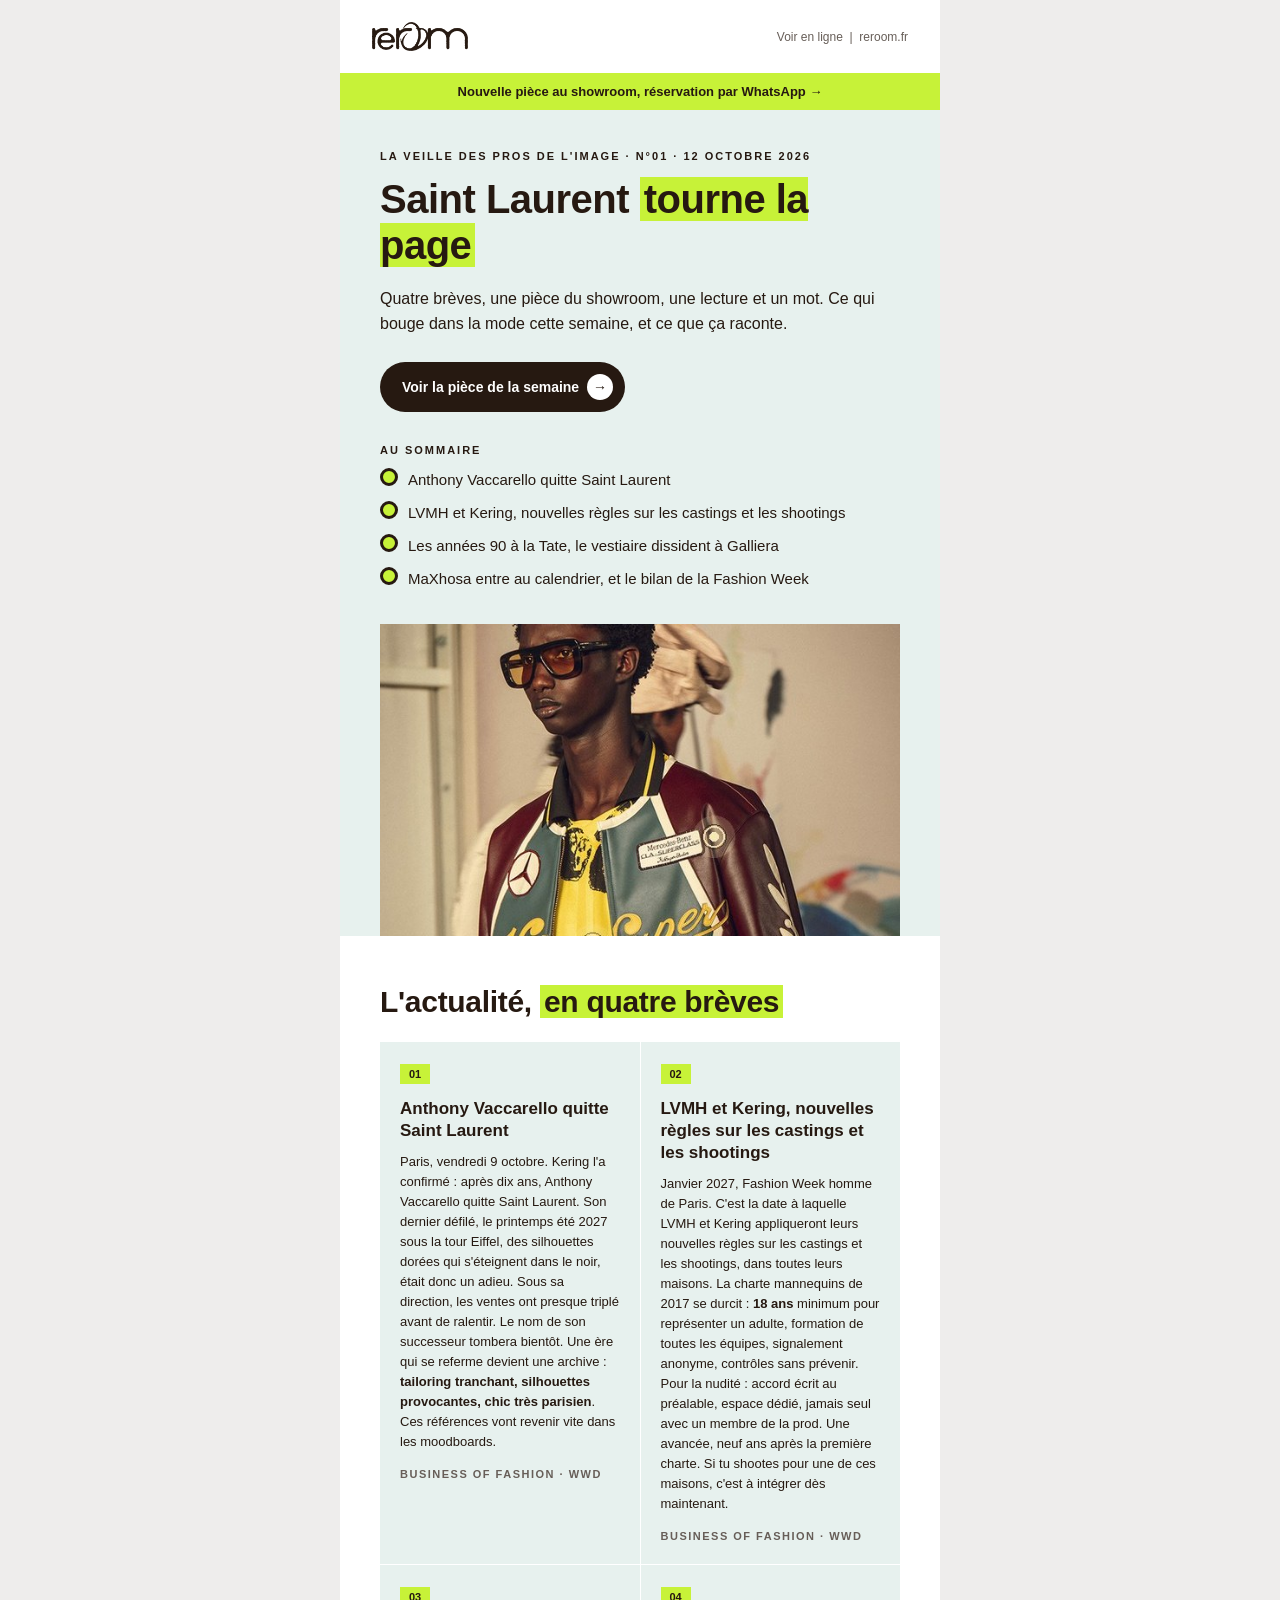
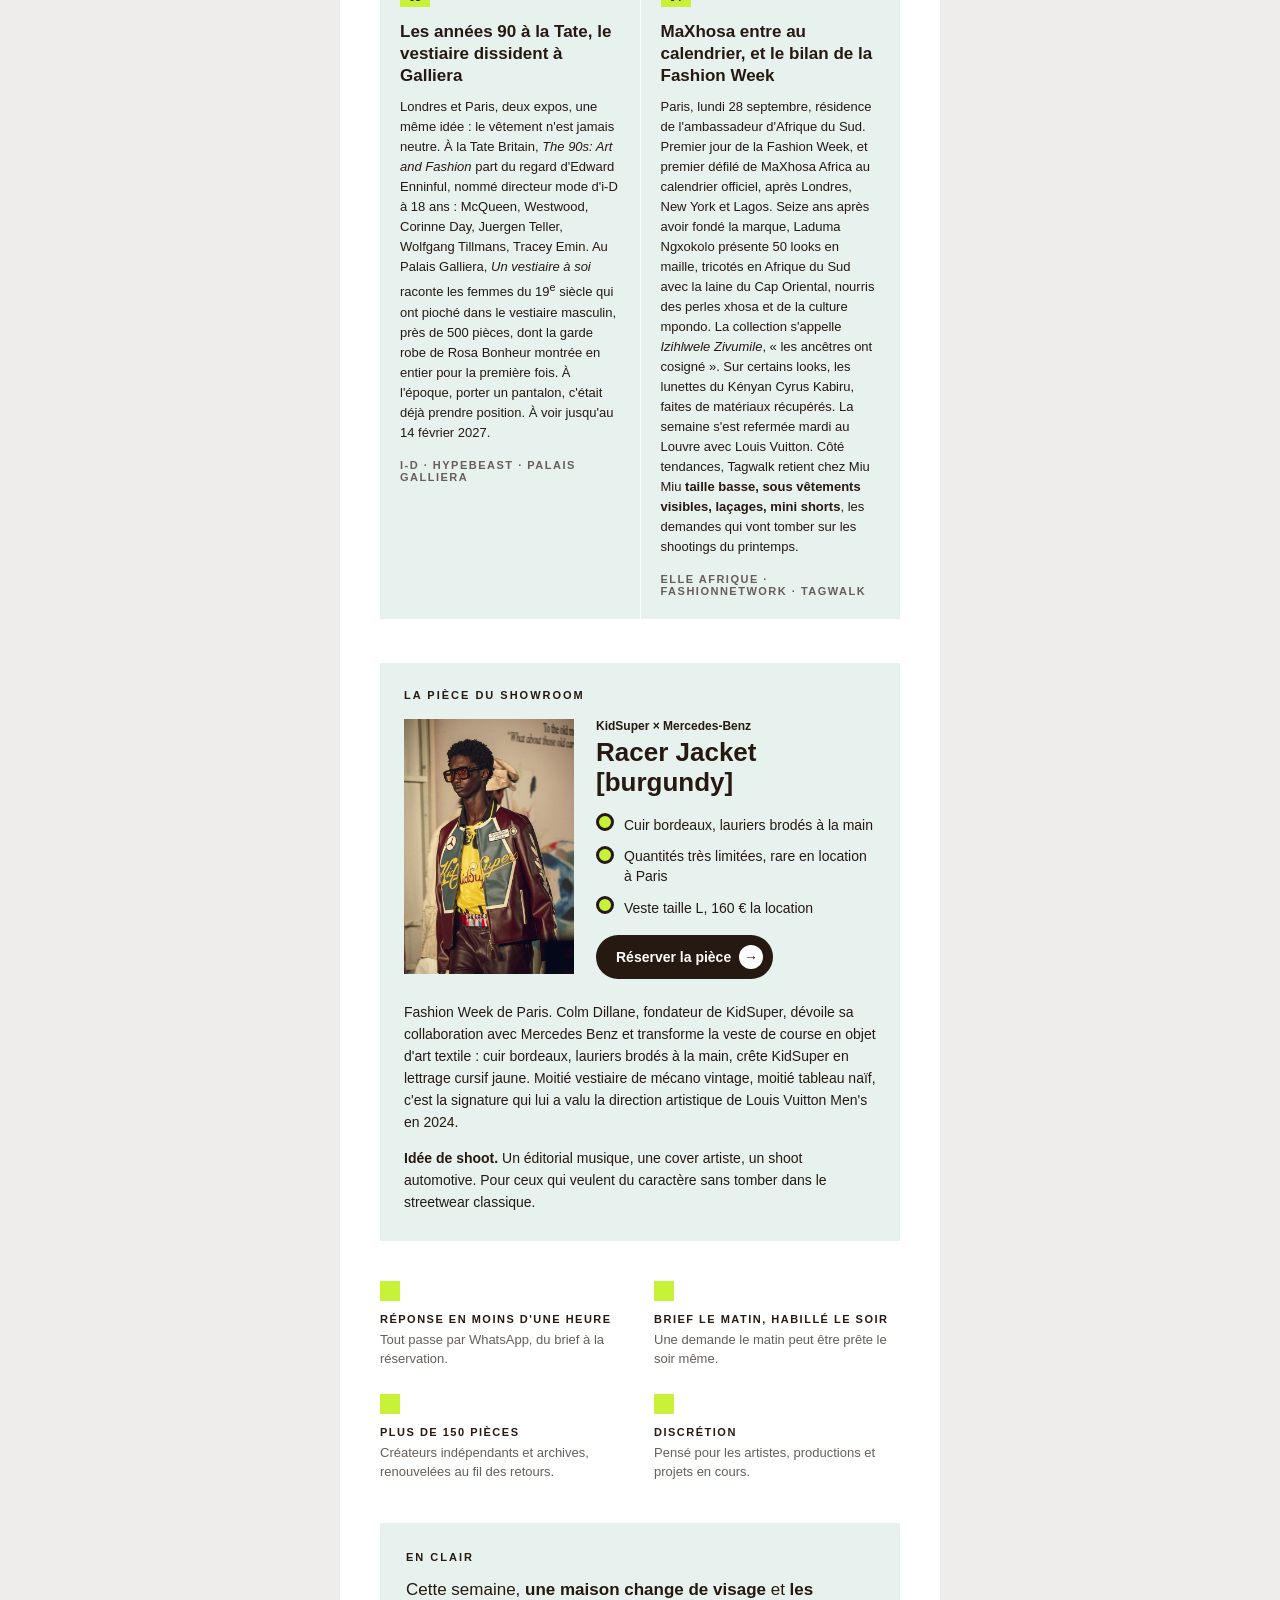
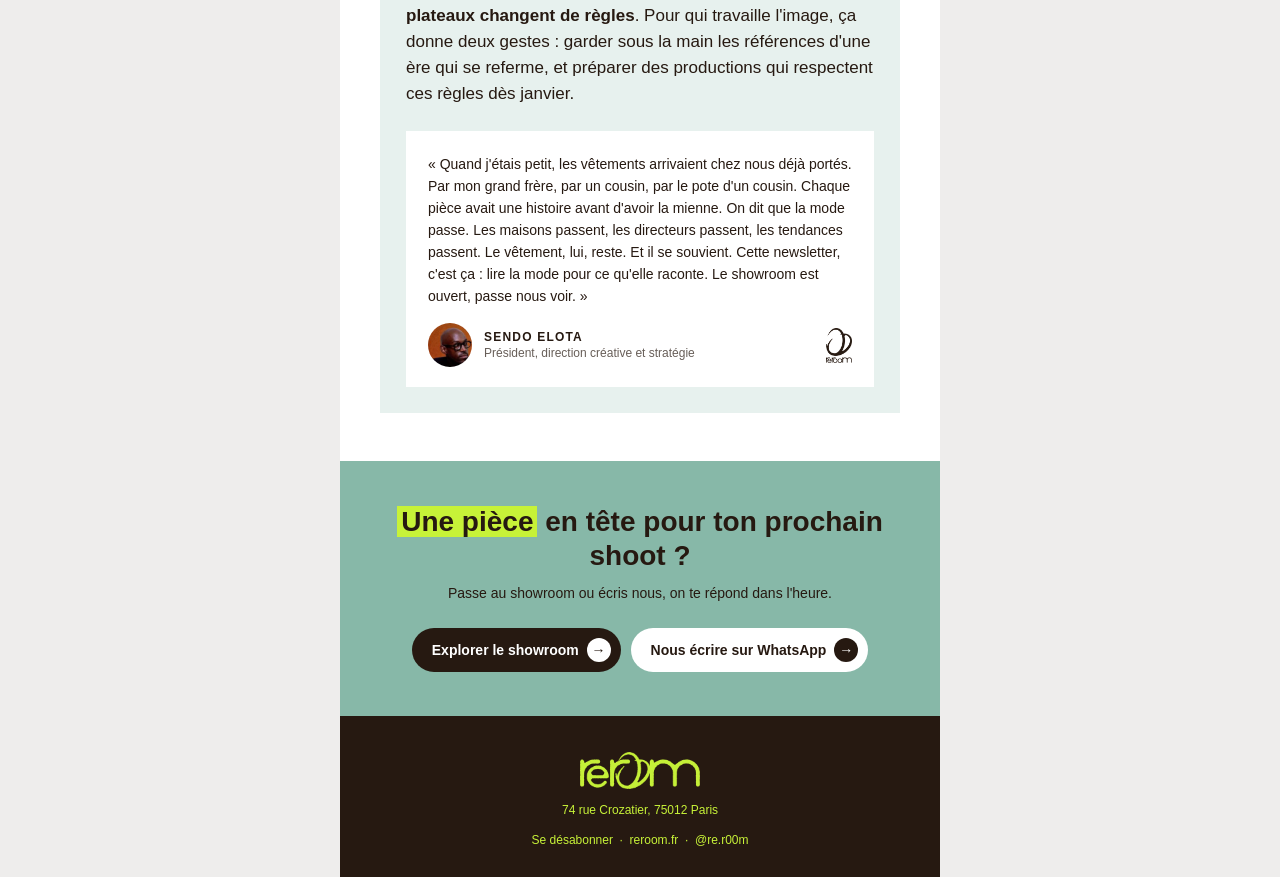
==== reroom-edit/n01/index.html @ 9dffa6d2 "REROOM EDIT N°01 en page web, pour que Sendo la lise depuis le groupe WhatsApp La newsletter s'ouvre" ====
<!DOCTYPE html>
<html lang="fr" xmlns="http://www.w3.org/1999/xhtml">
<head>
<meta charset="UTF-8">
<meta name="viewport" content="width=device-width, initial-scale=1">
<meta http-equiv="X-UA-Compatible" content="IE=edge">
<meta name="color-scheme" content="light only">
<title>REROOM EDIT N°01</title>
<link href="https://api.fontshare.com/v2/css?f[]=satoshi@400,500,700,900&display=swap" rel="stylesheet">
<style type="text/css">
  body{margin:0;padding:0;width:100%!important;-webkit-text-size-adjust:100%;-ms-text-size-adjust:100%;background:#EEEDEC;}
  table{border-collapse:collapse;mso-table-lspace:0;mso-table-rspace:0;}
  img{border:0;outline:none;text-decoration:none;display:block;height:auto;-ms-interpolation-mode:bicubic;}
  a{text-decoration:none;color:#261911;}
  .f{font-family:'Satoshi','Helvetica Neue',Helvetica,Arial,sans-serif;}
  .hl{background:#C7F238;padding:0 4px;}
  @media screen and (max-width:620px){
    .wrap{width:100%!important;}
    .px{padding-left:20px!important;padding-right:20px!important;}
    .col{display:block!important;width:100%!important;box-sizing:border-box;}
    .colr{border-left:0!important;border-top:1px solid #FFFFFF!important;}
    .h1{font-size:32px!important;line-height:38px!important;}
    .h2{font-size:26px!important;line-height:32px!important;}
    .piece-img{width:100%!important;max-width:100%!important;}
    .piece-txt{padding-left:0!important;padding-top:18px!important;}
    .prom{padding-left:0!important;}
    .btn-stack{display:block!important;width:100%!important;padding:0 0 10px 0!important;}
  }
</style>
<meta property="og:title" content="REROOM EDIT N°01 · Saint Laurent tourne la page"><meta property="og:description" content="La veille des pros de l'image. Quatre brèves, une pièce du showroom, une lecture et un mot."><meta property="og:image" content="https://carlosishimwe.github.io/ct-assets/reroom-edit/v2/hero.jpg"><meta property="og:type" content="article"><meta name="robots" content="noindex"></head>
<body class="f" style="margin:0;padding:0;background:#EEEDEC;">

<div style="display:none;max-height:0;overflow:hidden;font-size:1px;line-height:1px;color:#EEEDEC;opacity:0;">
  Saint Laurent tourne la page, LVMH et Kering resserrent les règles des plateaux, et la pièce de la semaine.
</div>

<table role="presentation" width="100%" cellpadding="0" cellspacing="0" border="0" style="background:#EEEDEC;">
<tr><td align="center" style="padding:0;">

<table role="presentation" class="wrap" width="600" cellpadding="0" cellspacing="0" border="0" style="width:600px;max-width:600px;background:#FFFFFF;">

  <!-- EN TÊTE -->
  <tr>
    <td class="px" style="padding:22px 32px;">
      <table role="presentation" width="100%" cellpadding="0" cellspacing="0" border="0"><tr>
        <td align="left" valign="middle"><a href="https://reroom.fr"><img src="../v2/logo-marron.png" width="96" alt="REROOM" style="width:96px;"></a></td>
        <td align="right" valign="middle" class="f" style="font-family:'Satoshi','Helvetica Neue',Helvetica,Arial,sans-serif;font-size:12px;color:#675E58;">
          <a href="https://carlosishimwe.github.io/ct-assets/reroom-edit/n01/" style="color:#675E58;">Voir en ligne</a>&nbsp;&nbsp;|&nbsp;&nbsp;<a href="https://reroom.fr" style="color:#675E58;">reroom.fr</a>
        </td>
      </tr></table>
    </td>
  </tr>

  <!-- BANDEAU NÉON -->
  <tr>
    <td align="center" class="f" style="background:#C7F238;padding:11px 20px;font-family:'Satoshi','Helvetica Neue',Helvetica,Arial,sans-serif;font-size:13px;font-weight:700;color:#261911;">
      <a href="https://wa.me/33759704919" style="color:#261911;">Nouvelle pièce au showroom, réservation par WhatsApp&nbsp;→</a>
    </td>
  </tr>

  <!-- COUVERTURE -->
  <tr>
    <td style="background:#E7F1EE;">
      <table role="presentation" width="100%" cellpadding="0" cellspacing="0" border="0">
        <tr><td class="px f" style="padding:40px 40px 0 40px;font-family:'Satoshi','Helvetica Neue',Helvetica,Arial,sans-serif;">
          <p style="margin:0 0 14px 0;font-size:11px;font-weight:700;letter-spacing:2px;text-transform:uppercase;color:#261911;">La veille des pros de l'image · N°01 · 12 octobre 2026</p>
          <h1 class="h1" style="margin:0 0 18px 0;font-size:40px;line-height:46px;font-weight:700;color:#261911;letter-spacing:-0.5px;">Saint Laurent <span class="hl" style="background:#C7F238;padding:0 4px;">tourne la page</span></h1>
          <p style="margin:0 0 26px 0;font-size:16px;line-height:25px;color:#261911;">Quatre brèves, une pièce du showroom, une lecture et un mot. Ce qui bouge dans la mode cette semaine, et ce que ça raconte.</p>
          <table role="presentation" cellpadding="0" cellspacing="0" border="0"><tr>
            <td style="background:#261911;border-radius:30px;padding:12px 12px 12px 22px;">
              <a href="#piece" style="font-family:'Satoshi','Helvetica Neue',Helvetica,Arial,sans-serif;font-size:14px;font-weight:700;color:#FFFFFF;">Voir la pièce de la semaine&nbsp;&nbsp;<span style="display:inline-block;background:#FFFFFF;color:#261911;border-radius:50%;width:26px;height:26px;line-height:26px;text-align:center;">→</span></a>
            </td>
          </tr></table>
          <p style="margin:32px 0 12px 0;font-size:11px;font-weight:700;letter-spacing:2px;text-transform:uppercase;color:#261911;">Au sommaire</p>
          <table role="presentation" cellpadding="0" cellspacing="0" border="0" style="font-size:15px;line-height:22px;color:#261911;">
            <tr><td valign="top" style="padding:0 10px 9px 0;"><span style="display:inline-block;width:12px;height:12px;border-radius:50%;background:#C7F238;border:3px solid #261911;"></span></td><td style="padding-bottom:9px;">Anthony Vaccarello quitte Saint Laurent</td></tr>
            <tr><td valign="top" style="padding:0 10px 9px 0;"><span style="display:inline-block;width:12px;height:12px;border-radius:50%;background:#C7F238;border:3px solid #261911;"></span></td><td style="padding-bottom:9px;">LVMH et Kering, nouvelles règles sur les castings et les shootings</td></tr>
            <tr><td valign="top" style="padding:0 10px 9px 0;"><span style="display:inline-block;width:12px;height:12px;border-radius:50%;background:#C7F238;border:3px solid #261911;"></span></td><td style="padding-bottom:9px;">Les années 90 à la Tate, le vestiaire dissident à Galliera</td></tr>
            <tr><td valign="top" style="padding:0 10px 9px 0;"><span style="display:inline-block;width:12px;height:12px;border-radius:50%;background:#C7F238;border:3px solid #261911;"></span></td><td style="padding-bottom:9px;">MaXhosa entre au calendrier, et le bilan de la Fashion Week</td></tr>
          </table>
        </td></tr>
        <tr><td class="px" style="padding:24px 40px 0 40px;">
          <img src="../v2/hero.jpg" width="520" alt="Pièce de la semaine" style="width:100%;max-width:520px;">
        </td></tr>
      </table>
    </td>
  </tr>

  <!-- L'ACTUALITÉ -->
  <tr>
    <td class="px f" style="padding:48px 40px 22px 40px;font-family:'Satoshi','Helvetica Neue',Helvetica,Arial,sans-serif;">
      <h2 class="h2" style="margin:0;font-size:30px;line-height:36px;font-weight:700;color:#261911;letter-spacing:-0.3px;">L'actualité, <span class="hl" style="background:#C7F238;padding:0 4px;">en quatre brèves</span></h2>
    </td>
  </tr>
  <tr>
    <td class="px" style="padding:0 40px;">
      <table role="presentation" width="100%" cellpadding="0" cellspacing="0" border="0" style="background:#E7F1EE;">
        <!-- ligne 1 -->
        <tr>
          <td class="col f" width="50%" valign="top" style="width:50%;padding:22px 20px;font-family:'Satoshi','Helvetica Neue',Helvetica,Arial,sans-serif;">
            <span style="display:inline-block;background:#C7F238;font-size:11px;font-weight:700;color:#261911;padding:4px 9px;">01</span>
            <h3 style="margin:14px 0 10px 0;font-size:17px;line-height:22px;font-weight:700;color:#261911;">Anthony Vaccarello quitte Saint Laurent</h3>
            <p style="margin:0 0 16px 0;font-size:13px;line-height:20px;color:#261911;">Paris, vendredi 9 octobre. Kering l'a confirmé : après dix ans, Anthony Vaccarello quitte Saint Laurent. Son dernier défilé, le printemps été 2027 sous la tour Eiffel, des silhouettes dorées qui s'éteignent dans le noir, était donc un adieu. Sous sa direction, les ventes ont presque triplé avant de ralentir. Le nom de son successeur tombera bientôt. Une ère qui se referme devient une archive : <strong>tailoring tranchant, silhouettes provocantes, chic très parisien</strong>. Ces références vont revenir vite dans les moodboards.</p>
            <p style="margin:0;font-size:11px;font-weight:700;letter-spacing:1.5px;text-transform:uppercase;color:#675E58;"><a href="https://www.instagram.com/p/DeQ3-WZIiRW" style="color:#675E58;">Business of Fashion</a> · <a href="https://www.instagram.com/p/DeQ5lWjxxhf" style="color:#675E58;">WWD</a></p>
          </td>
          <td class="col colr f" width="50%" valign="top" style="width:50%;padding:22px 20px;border-left:1px solid #FFFFFF;font-family:'Satoshi','Helvetica Neue',Helvetica,Arial,sans-serif;">
            <span style="display:inline-block;background:#C7F238;font-size:11px;font-weight:700;color:#261911;padding:4px 9px;">02</span>
            <h3 style="margin:14px 0 10px 0;font-size:17px;line-height:22px;font-weight:700;color:#261911;">LVMH et Kering, nouvelles règles sur les castings et les shootings</h3>
            <p style="margin:0 0 16px 0;font-size:13px;line-height:20px;color:#261911;">Janvier 2027, Fashion Week homme de Paris. C'est la date à laquelle LVMH et Kering appliqueront leurs nouvelles règles sur les castings et les shootings, dans toutes leurs maisons. La charte mannequins de 2017 se durcit : <strong>18 ans</strong> minimum pour représenter un adulte, formation de toutes les équipes, signalement anonyme, contrôles sans prévenir. Pour la nudité : accord écrit au préalable, espace dédié, jamais seul avec un membre de la prod. Une avancée, neuf ans après la première charte. Si tu shootes pour une de ces maisons, c'est à intégrer dès maintenant.</p>
            <p style="margin:0;font-size:11px;font-weight:700;letter-spacing:1.5px;text-transform:uppercase;color:#675E58;"><a href="https://www.instagram.com/p/DePbaXOkpT6" style="color:#675E58;">Business of Fashion</a> · <a href="https://www.instagram.com/p/DeP_Eu6DGeZ" style="color:#675E58;">WWD</a></p>
          </td>
        </tr>
        <!-- ligne 2 -->
        <tr>
          <td class="col f" width="50%" valign="top" style="width:50%;padding:22px 20px;border-top:1px solid #FFFFFF;font-family:'Satoshi','Helvetica Neue',Helvetica,Arial,sans-serif;">
            <span style="display:inline-block;background:#C7F238;font-size:11px;font-weight:700;color:#261911;padding:4px 9px;">03</span>
            <h3 style="margin:14px 0 10px 0;font-size:17px;line-height:22px;font-weight:700;color:#261911;">Les années 90 à la Tate, le vestiaire dissident à Galliera</h3>
            <p style="margin:0 0 16px 0;font-size:13px;line-height:20px;color:#261911;">Londres et Paris, deux expos, une même idée : le vêtement n'est jamais neutre. À la Tate Britain, <em>The 90s: Art and Fashion</em> part du regard d'Edward Enninful, nommé directeur mode d'i-D à 18 ans : McQueen, Westwood, Corinne Day, Juergen Teller, Wolfgang Tillmans, Tracey Emin. Au Palais Galliera, <em>Un vestiaire à soi</em> raconte les femmes du 19<sup>e</sup> siècle qui ont pioché dans le vestiaire masculin, près de 500 pièces, dont la garde robe de Rosa Bonheur montrée en entier pour la première fois. À l'époque, porter un pantalon, c'était déjà prendre position. À voir jusqu'au 14 février 2027.</p>
            <p style="margin:0;font-size:11px;font-weight:700;letter-spacing:1.5px;text-transform:uppercase;color:#675E58;"><a href="https://www.instagram.com/p/DeM6hBPCTGS" style="color:#675E58;">i-D</a> · <a href="https://www.instagram.com/p/DePa6SvDBca" style="color:#675E58;">Hypebeast</a> · <a href="https://www.instagram.com/p/DeMoJ8ZCiYv" style="color:#675E58;">Palais Galliera</a></p>
          </td>
          <td class="col colr f" width="50%" valign="top" style="width:50%;padding:22px 20px;border-left:1px solid #FFFFFF;border-top:1px solid #FFFFFF;font-family:'Satoshi','Helvetica Neue',Helvetica,Arial,sans-serif;">
            <span style="display:inline-block;background:#C7F238;font-size:11px;font-weight:700;color:#261911;padding:4px 9px;">04</span>
            <h3 style="margin:14px 0 10px 0;font-size:17px;line-height:22px;font-weight:700;color:#261911;">MaXhosa entre au calendrier, et le bilan de la Fashion Week</h3>
            <p style="margin:0 0 16px 0;font-size:13px;line-height:20px;color:#261911;">Paris, lundi 28 septembre, résidence de l'ambassadeur d'Afrique du Sud. Premier jour de la Fashion Week, et premier défilé de MaXhosa Africa au calendrier officiel, après Londres, New York et Lagos. Seize ans après avoir fondé la marque, Laduma Ngxokolo présente 50 looks en maille, tricotés en Afrique du Sud avec la laine du Cap Oriental, nourris des perles xhosa et de la culture mpondo. La collection s'appelle <em>Izihlwele Zivumile</em>, « les ancêtres ont cosigné ». Sur certains looks, les lunettes du Kényan Cyrus Kabiru, faites de matériaux récupérés. La semaine s'est refermée mardi au Louvre avec Louis Vuitton. Côté tendances, Tagwalk retient chez Miu Miu <strong>taille basse, sous vêtements visibles, laçages, mini shorts</strong>, les demandes qui vont tomber sur les shootings du printemps.</p>
            <p style="margin:0;font-size:11px;font-weight:700;letter-spacing:1.5px;text-transform:uppercase;color:#675E58;"><a href="https://elleafriquefrancophone.com/fashion-week-de-paris-maxhosa-africa-franchit-une-nouvelle-etape/" style="color:#675E58;">Elle Afrique</a> · <a href="https://fr.fashionnetwork.com/news/Maxhosa-africa-integre-le-calendrier-officiel-de-la-fashion-week-de-paris,1866606.html" style="color:#675E58;">FashionNetwork</a> · <a href="https://www.instagram.com/p/DeHZzytDVrh" style="color:#675E58;">Tagwalk</a></p>
          </td>
        </tr>
      </table>
    </td>
  </tr>

  <!-- LA PIÈCE DU SHOWROOM -->
  <tr>
    <td class="px" style="padding:44px 40px 0 40px;">
      <a name="piece" id="piece"></a>
      <table role="presentation" width="100%" cellpadding="0" cellspacing="0" border="0" style="background:#E7F1EE;">
        <tr><td class="f" style="padding:26px 24px 0 24px;font-family:'Satoshi','Helvetica Neue',Helvetica,Arial,sans-serif;font-size:11px;font-weight:700;letter-spacing:2px;text-transform:uppercase;color:#261911;">La pièce du showroom</td></tr>
        <tr><td style="padding:18px 24px 0 24px;">
          <table role="presentation" width="100%" cellpadding="0" cellspacing="0" border="0"><tr>
            <td class="col" width="170" valign="top" style="width:170px;">
              <img class="piece-img" src="../v2/piece.jpg" width="170" alt="KidSuper x Mercedes-Benz Racer Jacket" style="width:170px;">
            </td>
            <td class="col piece-txt f" valign="top" style="padding-left:22px;font-family:'Satoshi','Helvetica Neue',Helvetica,Arial,sans-serif;color:#261911;">
              <p style="margin:0 0 4px 0;font-size:12px;font-weight:700;">KidSuper × Mercedes-Benz</p>
              <h3 style="margin:0 0 16px 0;font-size:26px;line-height:30px;font-weight:700;">Racer Jacket<br>[burgundy]</h3>
              <table role="presentation" cellpadding="0" cellspacing="0" border="0" style="font-size:14px;line-height:20px;">
                <tr><td valign="top" style="padding:0 10px 10px 0;"><span style="display:inline-block;width:12px;height:12px;border-radius:50%;background:#C7F238;border:3px solid #261911;"></span></td><td style="padding-bottom:10px;">Cuir bordeaux, lauriers brodés à la main</td></tr>
                <tr><td valign="top" style="padding:0 10px 10px 0;"><span style="display:inline-block;width:12px;height:12px;border-radius:50%;background:#C7F238;border:3px solid #261911;"></span></td><td style="padding-bottom:10px;">Quantités très limitées, rare en location à Paris</td></tr>
                <tr><td valign="top" style="padding:0 10px 10px 0;"><span style="display:inline-block;width:12px;height:12px;border-radius:50%;background:#C7F238;border:3px solid #261911;"></span></td><td style="padding-bottom:10px;">Veste taille L, 160&nbsp;€ la location</td></tr>
              </table>
              <table role="presentation" cellpadding="0" cellspacing="0" border="0" style="margin-top:6px;"><tr>
                <td style="background:#261911;border-radius:30px;padding:10px 10px 10px 20px;">
                  <a href="https://wa.me/33759704919?text=Bonjour%20REROOM%2C%20je%20suis%20int%C3%A9ress%C3%A9%28e%29%20par%20la%20pi%C3%A8ce%20KidSuper%20x%20Mercedes-Benz%20Racer%20Jacket%20%5BBurgundy%5D%20%28160%E2%82%AC%2Flocation%29.%20Elle%20est%20disponible%20%3F" style="font-family:'Satoshi','Helvetica Neue',Helvetica,Arial,sans-serif;font-size:14px;font-weight:700;color:#FFFFFF;">Réserver la pièce&nbsp;&nbsp;<span style="display:inline-block;background:#FFFFFF;color:#261911;border-radius:50%;width:24px;height:24px;line-height:24px;text-align:center;">→</span></a>
                </td>
              </tr></table>
            </td>
          </tr></table>
        </td></tr>
        <tr><td class="f" style="padding:22px 24px 28px 24px;font-family:'Satoshi','Helvetica Neue',Helvetica,Arial,sans-serif;font-size:14px;line-height:22px;color:#261911;">
          <p style="margin:0 0 14px 0;">Fashion Week de Paris. Colm Dillane, fondateur de KidSuper, dévoile sa collaboration avec Mercedes Benz et transforme la veste de course en objet d'art textile : cuir bordeaux, lauriers brodés à la main, crête KidSuper en lettrage cursif jaune. Moitié vestiaire de mécano vintage, moitié tableau naïf, c'est la signature qui lui a valu la direction artistique de Louis Vuitton Men's en 2024.</p>
          <p style="margin:0;"><strong>Idée de shoot.</strong> Un éditorial musique, une cover artiste, un shoot automotive. Pour ceux qui veulent du caractère sans tomber dans le streetwear classique.</p>
        </td></tr>
      </table>
    </td>
  </tr>

  <!-- PROMESSES -->
  <tr>
    <td class="px" style="padding:40px 40px 8px 40px;">
      <table role="presentation" width="100%" cellpadding="0" cellspacing="0" border="0">
        <tr>
          <td class="col f" width="50%" valign="top" style="width:50%;padding:0 14px 26px 0;font-family:'Satoshi','Helvetica Neue',Helvetica,Arial,sans-serif;color:#261911;">
            <span style="display:block;width:20px;height:20px;background:#C7F238;margin-bottom:12px;"></span>
            <p style="margin:0 0 5px 0;font-size:11px;font-weight:700;letter-spacing:1.5px;text-transform:uppercase;">Réponse en moins d'une heure</p>
            <p style="margin:0;font-size:13px;line-height:19px;color:#675E58;">Tout passe par WhatsApp, du brief à la réservation.</p>
          </td>
          <td class="col prom f" width="50%" valign="top" style="width:50%;padding:0 0 26px 14px;font-family:'Satoshi','Helvetica Neue',Helvetica,Arial,sans-serif;color:#261911;">
            <span style="display:block;width:20px;height:20px;background:#C7F238;margin-bottom:12px;"></span>
            <p style="margin:0 0 5px 0;font-size:11px;font-weight:700;letter-spacing:1.5px;text-transform:uppercase;">Brief le matin, habillé le soir</p>
            <p style="margin:0;font-size:13px;line-height:19px;color:#675E58;">Une demande le matin peut être prête le soir même.</p>
          </td>
        </tr>
        <tr>
          <td class="col f" width="50%" valign="top" style="width:50%;padding:0 14px 26px 0;font-family:'Satoshi','Helvetica Neue',Helvetica,Arial,sans-serif;color:#261911;">
            <span style="display:block;width:20px;height:20px;background:#C7F238;margin-bottom:12px;"></span>
            <p style="margin:0 0 5px 0;font-size:11px;font-weight:700;letter-spacing:1.5px;text-transform:uppercase;">Plus de 150 pièces</p>
            <p style="margin:0;font-size:13px;line-height:19px;color:#675E58;">Créateurs indépendants et archives, renouvelées au fil des retours.</p>
          </td>
          <td class="col prom f" width="50%" valign="top" style="width:50%;padding:0 0 26px 14px;font-family:'Satoshi','Helvetica Neue',Helvetica,Arial,sans-serif;color:#261911;">
            <span style="display:block;width:20px;height:20px;background:#C7F238;margin-bottom:12px;"></span>
            <p style="margin:0 0 5px 0;font-size:11px;font-weight:700;letter-spacing:1.5px;text-transform:uppercase;">Discrétion</p>
            <p style="margin:0;font-size:13px;line-height:19px;color:#675E58;">Pensé pour les artistes, productions et projets en cours.</p>
          </td>
        </tr>
      </table>
    </td>
  </tr>

  <!-- EN CLAIR + MOT DE SENDO -->
  <tr>
    <td class="px" style="padding:8px 40px 48px 40px;">
      <table role="presentation" width="100%" cellpadding="0" cellspacing="0" border="0" style="background:#E7F1EE;">
        <tr><td class="f" style="padding:28px 26px 0 26px;font-family:'Satoshi','Helvetica Neue',Helvetica,Arial,sans-serif;color:#261911;">
          <p style="margin:0 0 14px 0;font-size:11px;font-weight:700;letter-spacing:2px;text-transform:uppercase;">En clair</p>
          <p style="margin:0 0 24px 0;font-size:17px;line-height:26px;font-weight:500;">Cette semaine, <strong>une maison change de visage</strong> et <strong>les plateaux changent de règles</strong>. Pour qui travaille l'image, ça donne deux gestes : garder sous la main les références d'une ère qui se referme, et préparer des productions qui respectent ces règles dès janvier.</p>
        </td></tr>
        <tr><td style="padding:0 26px 26px 26px;">
          <table role="presentation" width="100%" cellpadding="0" cellspacing="0" border="0" style="background:#FFFFFF;">
            <tr><td class="f" style="padding:22px 22px 16px 22px;font-family:'Satoshi','Helvetica Neue',Helvetica,Arial,sans-serif;font-size:14px;line-height:22px;color:#261911;">
              « Quand j'étais petit, les vêtements arrivaient chez nous déjà portés. Par mon grand frère, par un cousin, par le pote d'un cousin. Chaque pièce avait une histoire avant d'avoir la mienne. On dit que la mode passe. Les maisons passent, les directeurs passent, les tendances passent. Le vêtement, lui, reste. Et il se souvient. Cette newsletter, c'est ça : lire la mode pour ce qu'elle raconte. Le showroom est ouvert, passe nous voir. »
            </td></tr>
            <tr><td style="padding:0 22px 20px 22px;">
              <table role="presentation" width="100%" cellpadding="0" cellspacing="0" border="0"><tr>
                <td width="56" valign="middle" style="width:56px;"><img src="../v2/sendo.jpg" width="44" alt="Sendo Elota" style="width:44px;height:44px;border-radius:50%;"></td>
                <td valign="middle" class="f" style="font-family:'Satoshi','Helvetica Neue',Helvetica,Arial,sans-serif;color:#261911;">
                  <p style="margin:0;font-size:12px;font-weight:700;letter-spacing:1.2px;text-transform:uppercase;">Sendo Elota</p>
                  <p style="margin:2px 0 0 0;font-size:12px;color:#675E58;">Président, direction créative et stratégie</p>
                </td>
                <td width="40" align="right" valign="middle"><img src="../v2/mono.png" width="26" alt="" style="width:26px;"></td>
              </tr></table>
            </td></tr>
          </table>
        </td></tr>
      </table>
    </td>
  </tr>

  <!-- APPEL FINAL -->
  <tr>
    <td align="center" class="px f" style="background:#87B8A8;padding:44px 40px;font-family:'Satoshi','Helvetica Neue',Helvetica,Arial,sans-serif;color:#261911;">
      <h2 class="h2" style="margin:0 0 10px 0;font-size:28px;line-height:34px;font-weight:700;"><span class="hl" style="background:#C7F238;padding:0 4px;">Une pièce</span> en tête pour ton prochain shoot ?</h2>
      <p style="margin:0 0 24px 0;font-size:14px;line-height:21px;">Passe au showroom ou écris nous, on te répond dans l'heure.</p>
      <table role="presentation" cellpadding="0" cellspacing="0" border="0" align="center"><tr>
        <td class="btn-stack" style="padding-right:10px;">
          <table role="presentation" cellpadding="0" cellspacing="0" border="0" align="center"><tr><td style="background:#261911;border-radius:30px;padding:10px 10px 10px 20px;">
            <a href="https://reroom.fr" style="font-family:'Satoshi','Helvetica Neue',Helvetica,Arial,sans-serif;font-size:14px;font-weight:700;color:#FFFFFF;">Explorer le showroom&nbsp;&nbsp;<span style="display:inline-block;background:#FFFFFF;color:#261911;border-radius:50%;width:24px;height:24px;line-height:24px;text-align:center;">→</span></a>
          </td></tr></table>
        </td>
        <td class="btn-stack">
          <table role="presentation" cellpadding="0" cellspacing="0" border="0" align="center"><tr><td style="background:#FFFFFF;border-radius:30px;padding:10px 10px 10px 20px;">
            <a href="https://wa.me/33759704919" style="font-family:'Satoshi','Helvetica Neue',Helvetica,Arial,sans-serif;font-size:14px;font-weight:700;color:#261911;">Nous écrire sur WhatsApp&nbsp;&nbsp;<span style="display:inline-block;background:#261911;color:#FFFFFF;border-radius:50%;width:24px;height:24px;line-height:24px;text-align:center;">→</span></a>
          </td></tr></table>
        </td>
      </tr></table>
    </td>
  </tr>

  <!-- PIED DE PAGE -->
  <tr>
    <td align="center" class="f" style="background:#261911;padding:36px 24px 30px 24px;font-family:'Satoshi','Helvetica Neue',Helvetica,Arial,sans-serif;">
      <img src="../v2/logo-neon.png" width="120" alt="REROOM" style="width:120px;margin:0 auto 14px auto;">
      <p style="margin:0 0 16px 0;font-size:12px;color:#C7F238;">74 rue Crozatier, 75012 Paris</p>
      <p style="margin:0;font-size:12px;color:#C7F238;">
        <a href="https://reroom.fr" style="color:#C7F238;">Se désabonner</a>&nbsp;&nbsp;·&nbsp;&nbsp;<a href="https://reroom.fr" style="color:#C7F238;">reroom.fr</a>&nbsp;&nbsp;·&nbsp;&nbsp;<a href="https://instagram.com/re.r00m" style="color:#C7F238;">@re.r00m</a>
      </p>
    </td>
  </tr>

</table>
</td></tr>
</table>
</body>
</html>
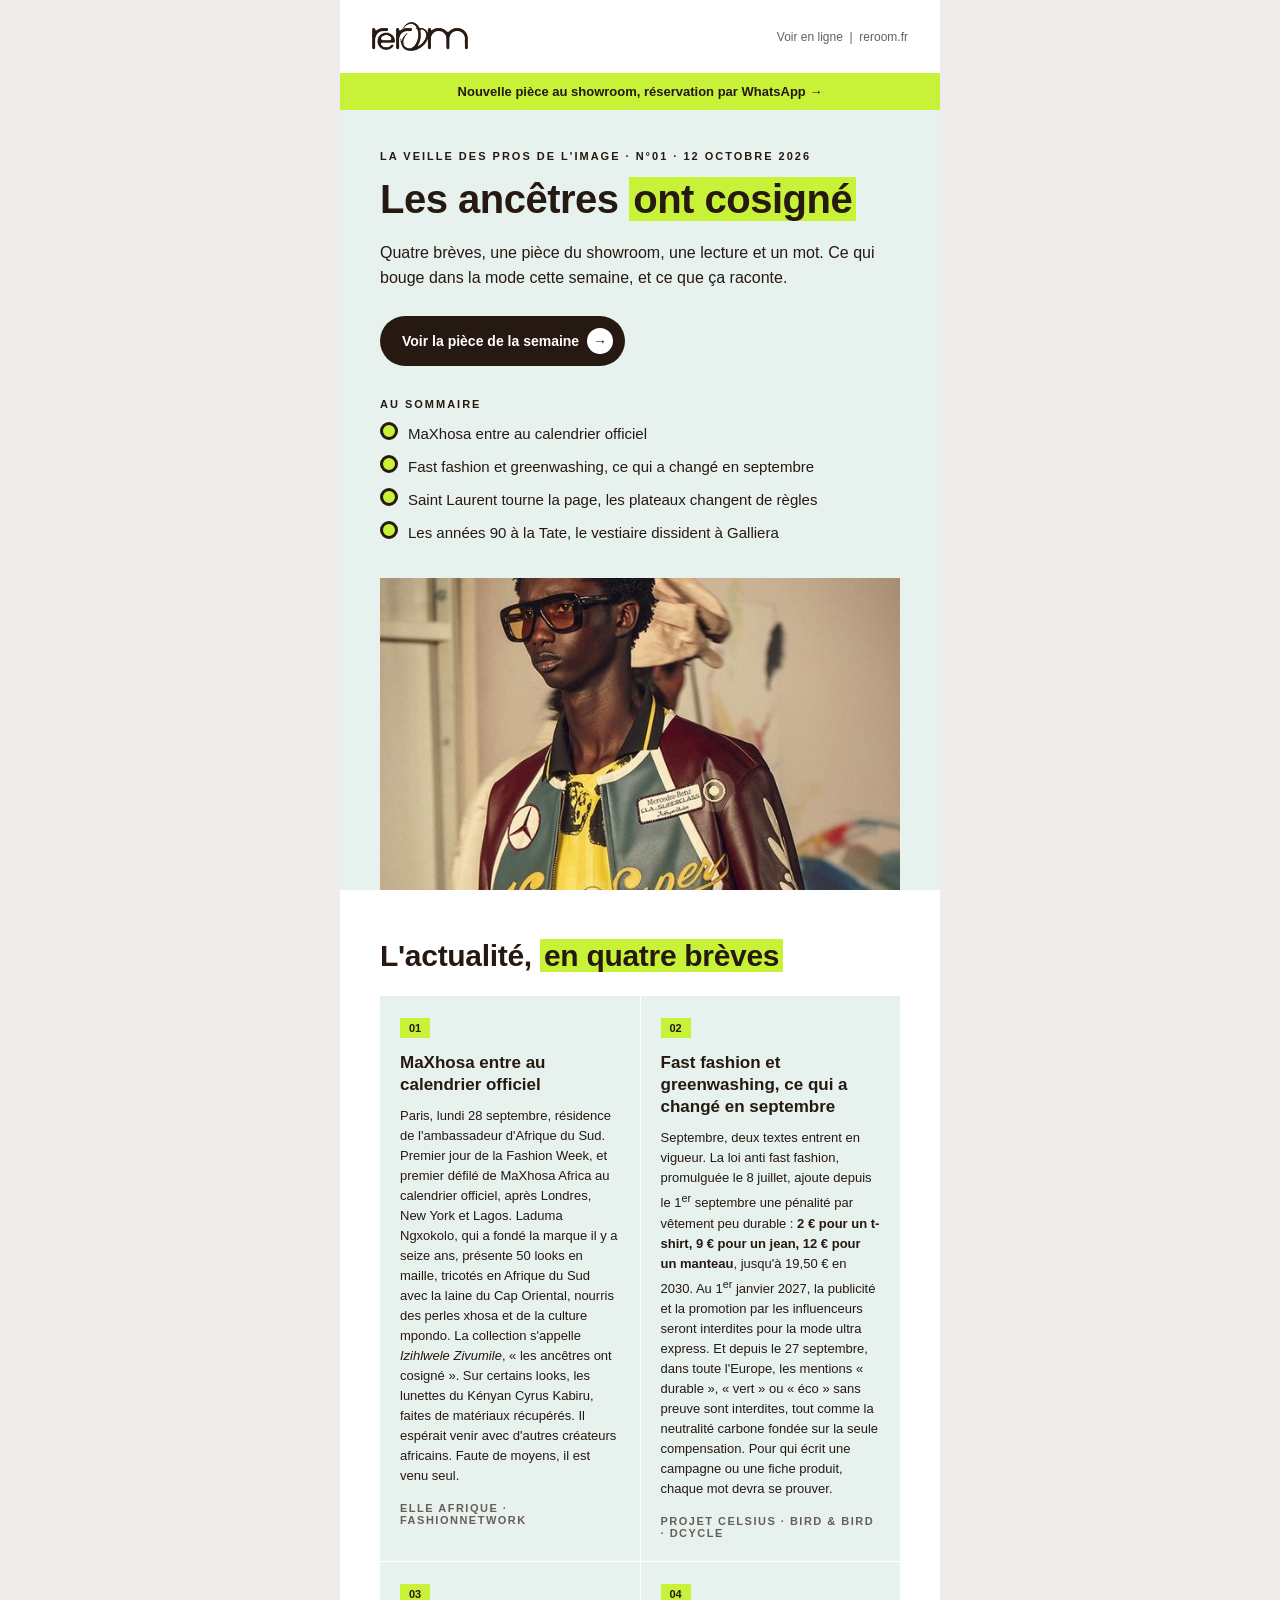
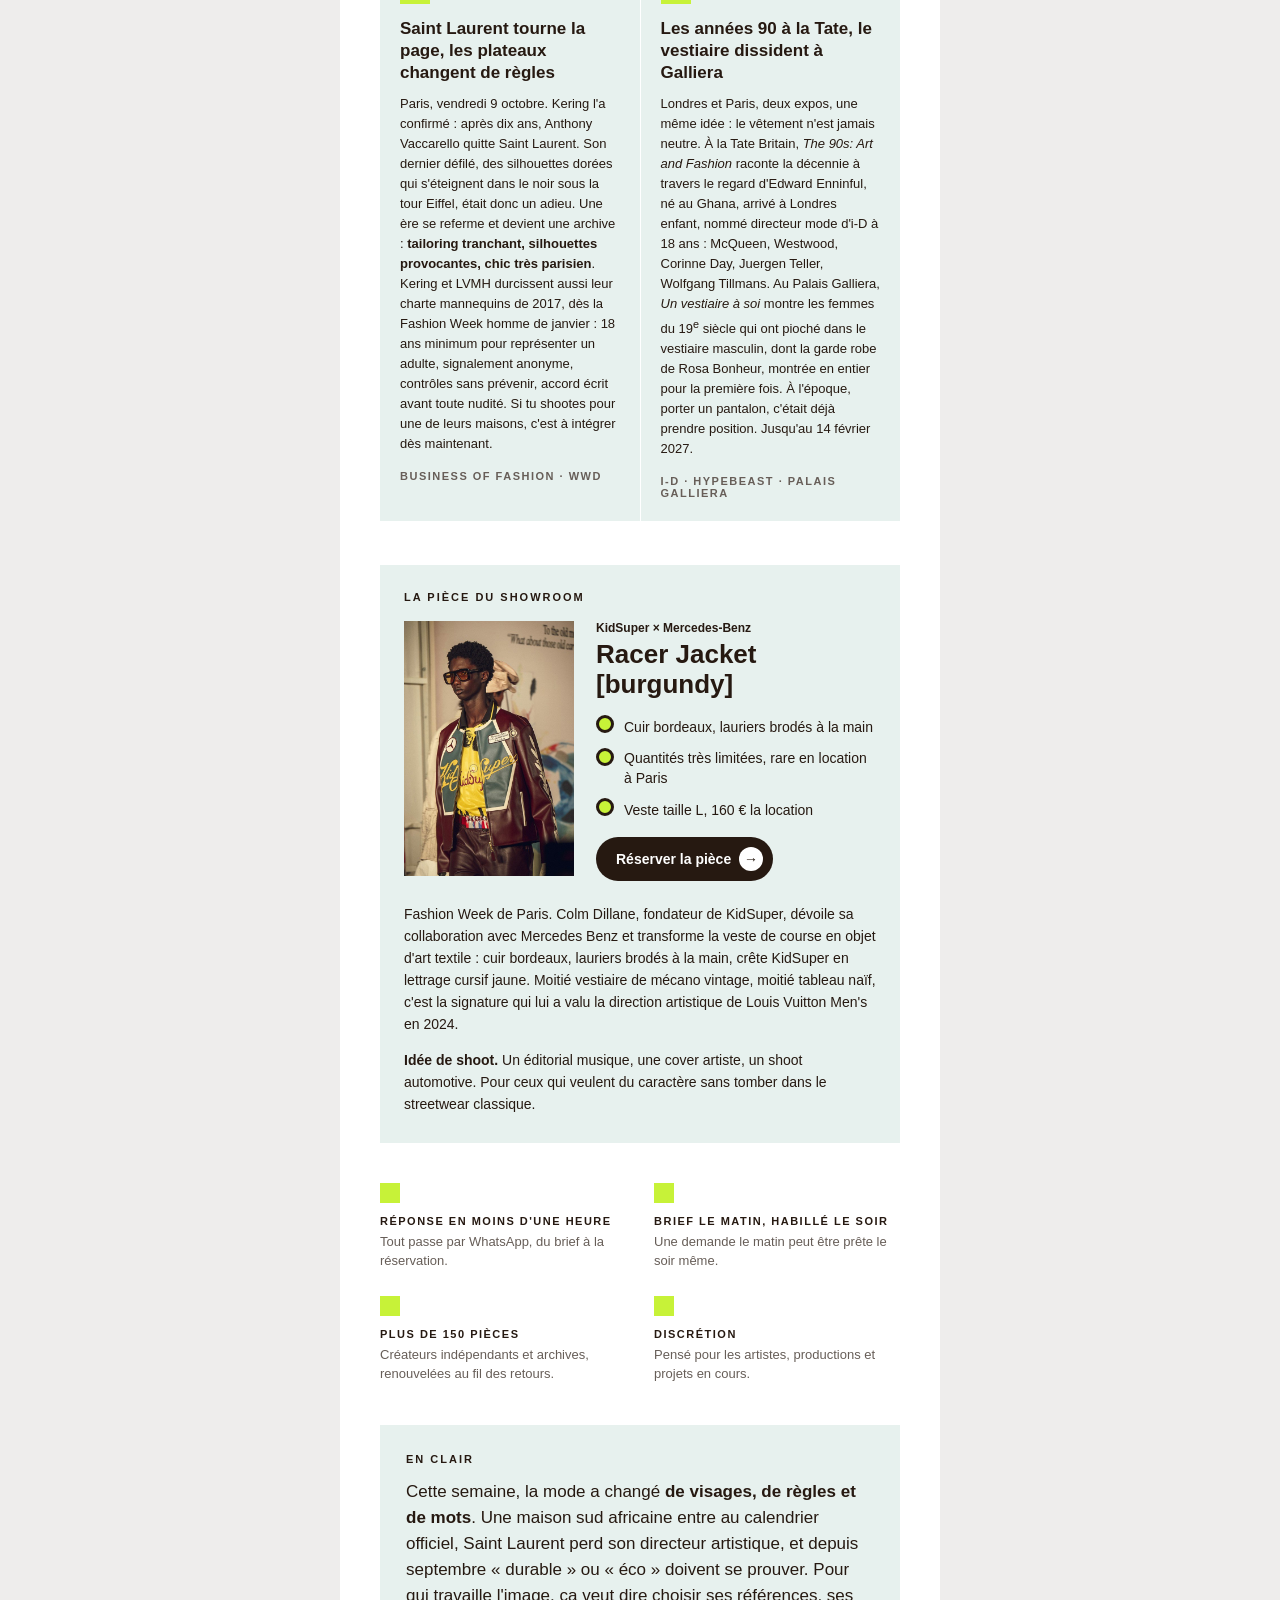
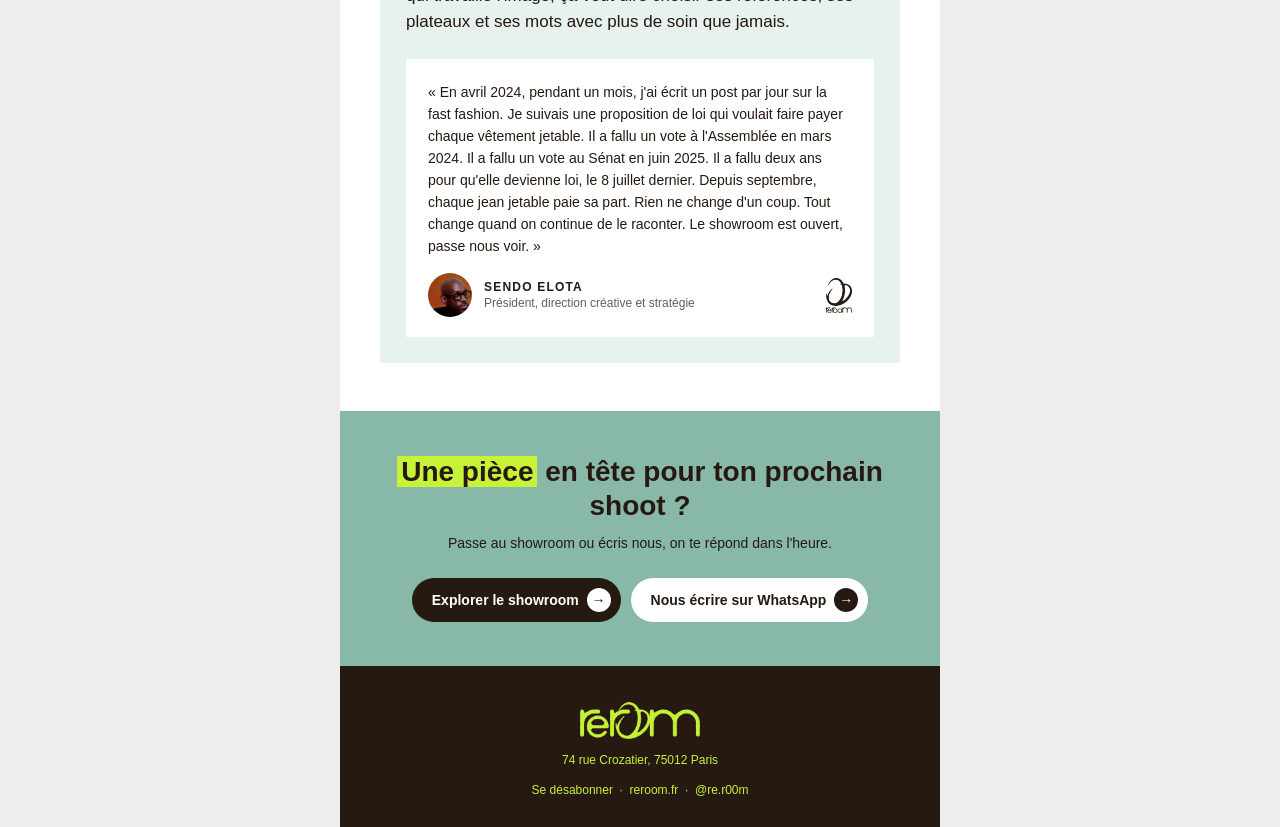
==== commit bd095b13: "N°01 ouvre sur MaXhosa et ajoute la fast fashion et le greenwashing La V1 ouvrait sur Saint Laurent," ====
--- a/reroom-edit/n01/index.html
+++ b/reroom-edit/n01/index.html
@@ -27,11 +27,11 @@
     .btn-stack{display:block!important;width:100%!important;padding:0 0 10px 0!important;}
   }
 </style>
-<meta property="og:title" content="REROOM EDIT N°01 · Saint Laurent tourne la page"><meta property="og:description" content="La veille des pros de l'image. Quatre brèves, une pièce du showroom, une lecture et un mot."><meta property="og:image" content="https://carlosishimwe.github.io/ct-assets/reroom-edit/v2/hero.jpg"><meta property="og:type" content="article"><meta name="robots" content="noindex"></head>
+<meta property="og:title" content="REROOM EDIT N°01 · Les ancêtres ont cosigné"><meta property="og:description" content="MaXhosa entre au calendrier officiel, la fast fashion paie sa part, Saint Laurent tourne la page."><meta property="og:image" content="https://carlosishimwe.github.io/ct-assets/reroom-edit/v2/hero.jpg"><meta property="og:type" content="article"><meta name="robots" content="noindex"><title>REROOM EDIT N°01</title></head>
 <body class="f" style="margin:0;padding:0;background:#EEEDEC;">
 
 <div style="display:none;max-height:0;overflow:hidden;font-size:1px;line-height:1px;color:#EEEDEC;opacity:0;">
-  Saint Laurent tourne la page, LVMH et Kering resserrent les règles des plateaux, et la pièce de la semaine.
+  MaXhosa entre au calendrier officiel, la fast fashion paie sa part, Saint Laurent tourne la page.
 </div>
 
 <table role="presentation" width="100%" cellpadding="0" cellspacing="0" border="0" style="background:#EEEDEC;">
@@ -64,7 +64,7 @@
       <table role="presentation" width="100%" cellpadding="0" cellspacing="0" border="0">
         <tr><td class="px f" style="padding:40px 40px 0 40px;font-family:'Satoshi','Helvetica Neue',Helvetica,Arial,sans-serif;">
           <p style="margin:0 0 14px 0;font-size:11px;font-weight:700;letter-spacing:2px;text-transform:uppercase;color:#261911;">La veille des pros de l'image · N°01 · 12 octobre 2026</p>
-          <h1 class="h1" style="margin:0 0 18px 0;font-size:40px;line-height:46px;font-weight:700;color:#261911;letter-spacing:-0.5px;">Saint Laurent <span class="hl" style="background:#C7F238;padding:0 4px;">tourne la page</span></h1>
+          <h1 class="h1" style="margin:0 0 18px 0;font-size:40px;line-height:46px;font-weight:700;color:#261911;letter-spacing:-0.5px;">Les ancêtres <span class="hl" style="background:#C7F238;padding:0 4px;">ont cosigné</span></h1>
           <p style="margin:0 0 26px 0;font-size:16px;line-height:25px;color:#261911;">Quatre brèves, une pièce du showroom, une lecture et un mot. Ce qui bouge dans la mode cette semaine, et ce que ça raconte.</p>
           <table role="presentation" cellpadding="0" cellspacing="0" border="0"><tr>
             <td style="background:#261911;border-radius:30px;padding:12px 12px 12px 22px;">
@@ -73,10 +73,10 @@
           </tr></table>
           <p style="margin:32px 0 12px 0;font-size:11px;font-weight:700;letter-spacing:2px;text-transform:uppercase;color:#261911;">Au sommaire</p>
           <table role="presentation" cellpadding="0" cellspacing="0" border="0" style="font-size:15px;line-height:22px;color:#261911;">
-            <tr><td valign="top" style="padding:0 10px 9px 0;"><span style="display:inline-block;width:12px;height:12px;border-radius:50%;background:#C7F238;border:3px solid #261911;"></span></td><td style="padding-bottom:9px;">Anthony Vaccarello quitte Saint Laurent</td></tr>
-            <tr><td valign="top" style="padding:0 10px 9px 0;"><span style="display:inline-block;width:12px;height:12px;border-radius:50%;background:#C7F238;border:3px solid #261911;"></span></td><td style="padding-bottom:9px;">LVMH et Kering, nouvelles règles sur les castings et les shootings</td></tr>
+            <tr><td valign="top" style="padding:0 10px 9px 0;"><span style="display:inline-block;width:12px;height:12px;border-radius:50%;background:#C7F238;border:3px solid #261911;"></span></td><td style="padding-bottom:9px;">MaXhosa entre au calendrier officiel</td></tr>
+            <tr><td valign="top" style="padding:0 10px 9px 0;"><span style="display:inline-block;width:12px;height:12px;border-radius:50%;background:#C7F238;border:3px solid #261911;"></span></td><td style="padding-bottom:9px;">Fast fashion et greenwashing, ce qui a changé en septembre</td></tr>
+            <tr><td valign="top" style="padding:0 10px 9px 0;"><span style="display:inline-block;width:12px;height:12px;border-radius:50%;background:#C7F238;border:3px solid #261911;"></span></td><td style="padding-bottom:9px;">Saint Laurent tourne la page, les plateaux changent de règles</td></tr>
             <tr><td valign="top" style="padding:0 10px 9px 0;"><span style="display:inline-block;width:12px;height:12px;border-radius:50%;background:#C7F238;border:3px solid #261911;"></span></td><td style="padding-bottom:9px;">Les années 90 à la Tate, le vestiaire dissident à Galliera</td></tr>
-            <tr><td valign="top" style="padding:0 10px 9px 0;"><span style="display:inline-block;width:12px;height:12px;border-radius:50%;background:#C7F238;border:3px solid #261911;"></span></td><td style="padding-bottom:9px;">MaXhosa entre au calendrier, et le bilan de la Fashion Week</td></tr>
           </table>
         </td></tr>
         <tr><td class="px" style="padding:24px 40px 0 40px;">
@@ -99,30 +99,30 @@
         <tr>
           <td class="col f" width="50%" valign="top" style="width:50%;padding:22px 20px;font-family:'Satoshi','Helvetica Neue',Helvetica,Arial,sans-serif;">
             <span style="display:inline-block;background:#C7F238;font-size:11px;font-weight:700;color:#261911;padding:4px 9px;">01</span>
-            <h3 style="margin:14px 0 10px 0;font-size:17px;line-height:22px;font-weight:700;color:#261911;">Anthony Vaccarello quitte Saint Laurent</h3>
-            <p style="margin:0 0 16px 0;font-size:13px;line-height:20px;color:#261911;">Paris, vendredi 9 octobre. Kering l'a confirmé : après dix ans, Anthony Vaccarello quitte Saint Laurent. Son dernier défilé, le printemps été 2027 sous la tour Eiffel, des silhouettes dorées qui s'éteignent dans le noir, était donc un adieu. Sous sa direction, les ventes ont presque triplé avant de ralentir. Le nom de son successeur tombera bientôt. Une ère qui se referme devient une archive : <strong>tailoring tranchant, silhouettes provocantes, chic très parisien</strong>. Ces références vont revenir vite dans les moodboards.</p>
-            <p style="margin:0;font-size:11px;font-weight:700;letter-spacing:1.5px;text-transform:uppercase;color:#675E58;"><a href="https://www.instagram.com/p/DeQ3-WZIiRW" style="color:#675E58;">Business of Fashion</a> · <a href="https://www.instagram.com/p/DeQ5lWjxxhf" style="color:#675E58;">WWD</a></p>
+            <h3 style="margin:14px 0 10px 0;font-size:17px;line-height:22px;font-weight:700;color:#261911;">MaXhosa entre au calendrier officiel</h3>
+            <p style="margin:0 0 16px 0;font-size:13px;line-height:20px;color:#261911;">Paris, lundi 28 septembre, résidence de l'ambassadeur d'Afrique du Sud. Premier jour de la Fashion Week, et premier défilé de MaXhosa Africa au calendrier officiel, après Londres, New York et Lagos. Laduma Ngxokolo, qui a fondé la marque il y a seize ans, présente 50 looks en maille, tricotés en Afrique du Sud avec la laine du Cap Oriental, nourris des perles xhosa et de la culture mpondo. La collection s'appelle <em>Izihlwele Zivumile</em>, « les ancêtres ont cosigné ». Sur certains looks, les lunettes du Kényan Cyrus Kabiru, faites de matériaux récupérés. Il espérait venir avec d'autres créateurs africains. Faute de moyens, il est venu seul.</p>
+            <p style="margin:0;font-size:11px;font-weight:700;letter-spacing:1.5px;text-transform:uppercase;color:#675E58;"><a href="https://elleafriquefrancophone.com/fashion-week-de-paris-maxhosa-africa-franchit-une-nouvelle-etape/" style="color:#675E58;">Elle Afrique</a> · <a href="https://fr.fashionnetwork.com/news/Maxhosa-africa-integre-le-calendrier-officiel-de-la-fashion-week-de-paris,1866606.html" style="color:#675E58;">FashionNetwork</a></p>
           </td>
           <td class="col colr f" width="50%" valign="top" style="width:50%;padding:22px 20px;border-left:1px solid #FFFFFF;font-family:'Satoshi','Helvetica Neue',Helvetica,Arial,sans-serif;">
             <span style="display:inline-block;background:#C7F238;font-size:11px;font-weight:700;color:#261911;padding:4px 9px;">02</span>
-            <h3 style="margin:14px 0 10px 0;font-size:17px;line-height:22px;font-weight:700;color:#261911;">LVMH et Kering, nouvelles règles sur les castings et les shootings</h3>
-            <p style="margin:0 0 16px 0;font-size:13px;line-height:20px;color:#261911;">Janvier 2027, Fashion Week homme de Paris. C'est la date à laquelle LVMH et Kering appliqueront leurs nouvelles règles sur les castings et les shootings, dans toutes leurs maisons. La charte mannequins de 2017 se durcit : <strong>18 ans</strong> minimum pour représenter un adulte, formation de toutes les équipes, signalement anonyme, contrôles sans prévenir. Pour la nudité : accord écrit au préalable, espace dédié, jamais seul avec un membre de la prod. Une avancée, neuf ans après la première charte. Si tu shootes pour une de ces maisons, c'est à intégrer dès maintenant.</p>
-            <p style="margin:0;font-size:11px;font-weight:700;letter-spacing:1.5px;text-transform:uppercase;color:#675E58;"><a href="https://www.instagram.com/p/DePbaXOkpT6" style="color:#675E58;">Business of Fashion</a> · <a href="https://www.instagram.com/p/DeP_Eu6DGeZ" style="color:#675E58;">WWD</a></p>
+            <h3 style="margin:14px 0 10px 0;font-size:17px;line-height:22px;font-weight:700;color:#261911;">Fast fashion et greenwashing, ce qui a changé en septembre</h3>
+            <p style="margin:0 0 16px 0;font-size:13px;line-height:20px;color:#261911;">Septembre, deux textes entrent en vigueur. La loi anti fast fashion, promulguée le 8 juillet, ajoute depuis le 1<sup>er</sup> septembre une pénalité par vêtement peu durable : <strong>2 € pour un t-shirt, 9 € pour un jean, 12 € pour un manteau</strong>, jusqu'à 19,50 € en 2030. Au 1<sup>er</sup> janvier 2027, la publicité et la promotion par les influenceurs seront interdites pour la mode ultra express. Et depuis le 27 septembre, dans toute l'Europe, les mentions « durable », « vert » ou « éco » sans preuve sont interdites, tout comme la neutralité carbone fondée sur la seule compensation. Pour qui écrit une campagne ou une fiche produit, chaque mot devra se prouver.</p>
+            <p style="margin:0;font-size:11px;font-weight:700;letter-spacing:1.5px;text-transform:uppercase;color:#675E58;"><a href="https://projetcelsius.com/blog/loi-fast-fashion-ce-qui-change/" style="color:#675E58;">Projet Celsius</a> · <a href="https://www.twobirds.com/fr/insights/2026/france/promulgation-de-la-loi-fast-fashion--entre-dcrets--venir-et-incertitudes-europennes" style="color:#675E58;">Bird &amp; Bird</a> · <a href="https://www.dcycle.io/blog/empco-anti-greenwashing-directive-2026/" style="color:#675E58;">Dcycle</a></p>
           </td>
         </tr>
         <!-- ligne 2 -->
         <tr>
           <td class="col f" width="50%" valign="top" style="width:50%;padding:22px 20px;border-top:1px solid #FFFFFF;font-family:'Satoshi','Helvetica Neue',Helvetica,Arial,sans-serif;">
             <span style="display:inline-block;background:#C7F238;font-size:11px;font-weight:700;color:#261911;padding:4px 9px;">03</span>
-            <h3 style="margin:14px 0 10px 0;font-size:17px;line-height:22px;font-weight:700;color:#261911;">Les années 90 à la Tate, le vestiaire dissident à Galliera</h3>
-            <p style="margin:0 0 16px 0;font-size:13px;line-height:20px;color:#261911;">Londres et Paris, deux expos, une même idée : le vêtement n'est jamais neutre. À la Tate Britain, <em>The 90s: Art and Fashion</em> part du regard d'Edward Enninful, nommé directeur mode d'i-D à 18 ans : McQueen, Westwood, Corinne Day, Juergen Teller, Wolfgang Tillmans, Tracey Emin. Au Palais Galliera, <em>Un vestiaire à soi</em> raconte les femmes du 19<sup>e</sup> siècle qui ont pioché dans le vestiaire masculin, près de 500 pièces, dont la garde robe de Rosa Bonheur montrée en entier pour la première fois. À l'époque, porter un pantalon, c'était déjà prendre position. À voir jusqu'au 14 février 2027.</p>
-            <p style="margin:0;font-size:11px;font-weight:700;letter-spacing:1.5px;text-transform:uppercase;color:#675E58;"><a href="https://www.instagram.com/p/DeM6hBPCTGS" style="color:#675E58;">i-D</a> · <a href="https://www.instagram.com/p/DePa6SvDBca" style="color:#675E58;">Hypebeast</a> · <a href="https://www.instagram.com/p/DeMoJ8ZCiYv" style="color:#675E58;">Palais Galliera</a></p>
+            <h3 style="margin:14px 0 10px 0;font-size:17px;line-height:22px;font-weight:700;color:#261911;">Saint Laurent tourne la page, les plateaux changent de règles</h3>
+            <p style="margin:0 0 16px 0;font-size:13px;line-height:20px;color:#261911;">Paris, vendredi 9 octobre. Kering l'a confirmé : après dix ans, Anthony Vaccarello quitte Saint Laurent. Son dernier défilé, des silhouettes dorées qui s'éteignent dans le noir sous la tour Eiffel, était donc un adieu. Une ère se referme et devient une archive : <strong>tailoring tranchant, silhouettes provocantes, chic très parisien</strong>. Kering et LVMH durcissent aussi leur charte mannequins de 2017, dès la Fashion Week homme de janvier : 18 ans minimum pour représenter un adulte, signalement anonyme, contrôles sans prévenir, accord écrit avant toute nudité. Si tu shootes pour une de leurs maisons, c'est à intégrer dès maintenant.</p>
+            <p style="margin:0;font-size:11px;font-weight:700;letter-spacing:1.5px;text-transform:uppercase;color:#675E58;"><a href="https://www.instagram.com/p/DeQ3-WZIiRW" style="color:#675E58;">Business of Fashion</a> · <a href="https://www.instagram.com/p/DeP_Eu6DGeZ" style="color:#675E58;">WWD</a></p>
           </td>
           <td class="col colr f" width="50%" valign="top" style="width:50%;padding:22px 20px;border-left:1px solid #FFFFFF;border-top:1px solid #FFFFFF;font-family:'Satoshi','Helvetica Neue',Helvetica,Arial,sans-serif;">
             <span style="display:inline-block;background:#C7F238;font-size:11px;font-weight:700;color:#261911;padding:4px 9px;">04</span>
-            <h3 style="margin:14px 0 10px 0;font-size:17px;line-height:22px;font-weight:700;color:#261911;">MaXhosa entre au calendrier, et le bilan de la Fashion Week</h3>
-            <p style="margin:0 0 16px 0;font-size:13px;line-height:20px;color:#261911;">Paris, lundi 28 septembre, résidence de l'ambassadeur d'Afrique du Sud. Premier jour de la Fashion Week, et premier défilé de MaXhosa Africa au calendrier officiel, après Londres, New York et Lagos. Seize ans après avoir fondé la marque, Laduma Ngxokolo présente 50 looks en maille, tricotés en Afrique du Sud avec la laine du Cap Oriental, nourris des perles xhosa et de la culture mpondo. La collection s'appelle <em>Izihlwele Zivumile</em>, « les ancêtres ont cosigné ». Sur certains looks, les lunettes du Kényan Cyrus Kabiru, faites de matériaux récupérés. La semaine s'est refermée mardi au Louvre avec Louis Vuitton. Côté tendances, Tagwalk retient chez Miu Miu <strong>taille basse, sous vêtements visibles, laçages, mini shorts</strong>, les demandes qui vont tomber sur les shootings du printemps.</p>
-            <p style="margin:0;font-size:11px;font-weight:700;letter-spacing:1.5px;text-transform:uppercase;color:#675E58;"><a href="https://elleafriquefrancophone.com/fashion-week-de-paris-maxhosa-africa-franchit-une-nouvelle-etape/" style="color:#675E58;">Elle Afrique</a> · <a href="https://fr.fashionnetwork.com/news/Maxhosa-africa-integre-le-calendrier-officiel-de-la-fashion-week-de-paris,1866606.html" style="color:#675E58;">FashionNetwork</a> · <a href="https://www.instagram.com/p/DeHZzytDVrh" style="color:#675E58;">Tagwalk</a></p>
+            <h3 style="margin:14px 0 10px 0;font-size:17px;line-height:22px;font-weight:700;color:#261911;">Les années 90 à la Tate, le vestiaire dissident à Galliera</h3>
+            <p style="margin:0 0 16px 0;font-size:13px;line-height:20px;color:#261911;">Londres et Paris, deux expos, une même idée : le vêtement n'est jamais neutre. À la Tate Britain, <em>The 90s: Art and Fashion</em> raconte la décennie à travers le regard d'Edward Enninful, né au Ghana, arrivé à Londres enfant, nommé directeur mode d'i-D à 18 ans : McQueen, Westwood, Corinne Day, Juergen Teller, Wolfgang Tillmans. Au Palais Galliera, <em>Un vestiaire à soi</em> montre les femmes du 19<sup>e</sup> siècle qui ont pioché dans le vestiaire masculin, dont la garde robe de Rosa Bonheur, montrée en entier pour la première fois. À l'époque, porter un pantalon, c'était déjà prendre position. Jusqu'au 14 février 2027.</p>
+            <p style="margin:0;font-size:11px;font-weight:700;letter-spacing:1.5px;text-transform:uppercase;color:#675E58;"><a href="https://www.instagram.com/p/DeM6hBPCTGS" style="color:#675E58;">i-D</a> · <a href="https://www.instagram.com/p/DePa6SvDBca" style="color:#675E58;">Hypebeast</a> · <a href="https://www.instagram.com/p/DeMoJ8ZCiYv" style="color:#675E58;">Palais Galliera</a></p>
           </td>
         </tr>
       </table>
@@ -202,12 +202,12 @@
       <table role="presentation" width="100%" cellpadding="0" cellspacing="0" border="0" style="background:#E7F1EE;">
         <tr><td class="f" style="padding:28px 26px 0 26px;font-family:'Satoshi','Helvetica Neue',Helvetica,Arial,sans-serif;color:#261911;">
           <p style="margin:0 0 14px 0;font-size:11px;font-weight:700;letter-spacing:2px;text-transform:uppercase;">En clair</p>
-          <p style="margin:0 0 24px 0;font-size:17px;line-height:26px;font-weight:500;">Cette semaine, <strong>une maison change de visage</strong> et <strong>les plateaux changent de règles</strong>. Pour qui travaille l'image, ça donne deux gestes : garder sous la main les références d'une ère qui se referme, et préparer des productions qui respectent ces règles dès janvier.</p>
+          <p style="margin:0 0 24px 0;font-size:17px;line-height:26px;font-weight:500;">Cette semaine, la mode a changé <strong>de visages, de règles et de mots</strong>. Une maison sud africaine entre au calendrier officiel, Saint Laurent perd son directeur artistique, et depuis septembre « durable » ou « éco » doivent se prouver. Pour qui travaille l'image, ça veut dire choisir ses références, ses plateaux et ses mots avec plus de soin que jamais.</p>
         </td></tr>
         <tr><td style="padding:0 26px 26px 26px;">
           <table role="presentation" width="100%" cellpadding="0" cellspacing="0" border="0" style="background:#FFFFFF;">
             <tr><td class="f" style="padding:22px 22px 16px 22px;font-family:'Satoshi','Helvetica Neue',Helvetica,Arial,sans-serif;font-size:14px;line-height:22px;color:#261911;">
-              « Quand j'étais petit, les vêtements arrivaient chez nous déjà portés. Par mon grand frère, par un cousin, par le pote d'un cousin. Chaque pièce avait une histoire avant d'avoir la mienne. On dit que la mode passe. Les maisons passent, les directeurs passent, les tendances passent. Le vêtement, lui, reste. Et il se souvient. Cette newsletter, c'est ça : lire la mode pour ce qu'elle raconte. Le showroom est ouvert, passe nous voir. »
+              « En avril 2024, pendant un mois, j'ai écrit un post par jour sur la fast fashion. Je suivais une proposition de loi qui voulait faire payer chaque vêtement jetable. Il a fallu un vote à l'Assemblée en mars 2024. Il a fallu un vote au Sénat en juin 2025. Il a fallu deux ans pour qu'elle devienne loi, le 8 juillet dernier. Depuis septembre, chaque jean jetable paie sa part. Rien ne change d'un coup. Tout change quand on continue de le raconter. Le showroom est ouvert, passe nous voir. »
             </td></tr>
             <tr><td style="padding:0 22px 20px 22px;">
               <table role="presentation" width="100%" cellpadding="0" cellspacing="0" border="0"><tr>
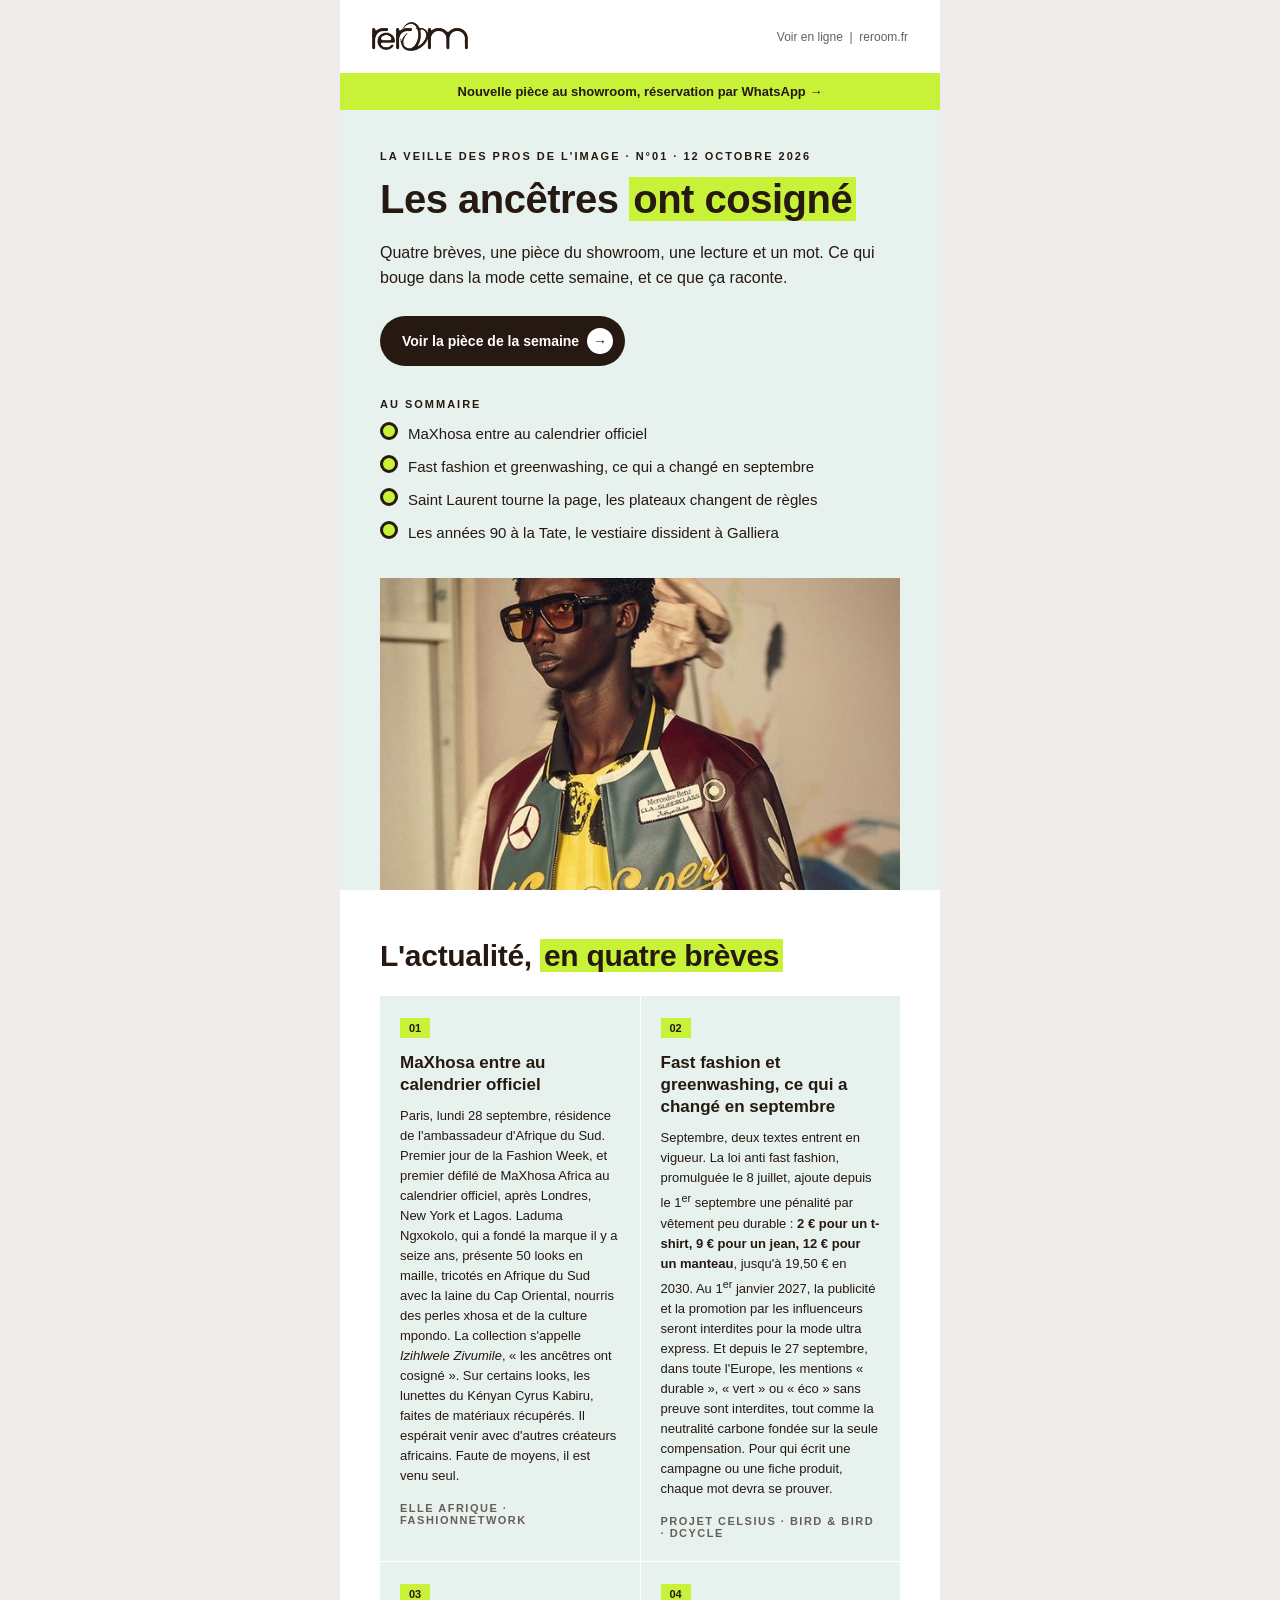
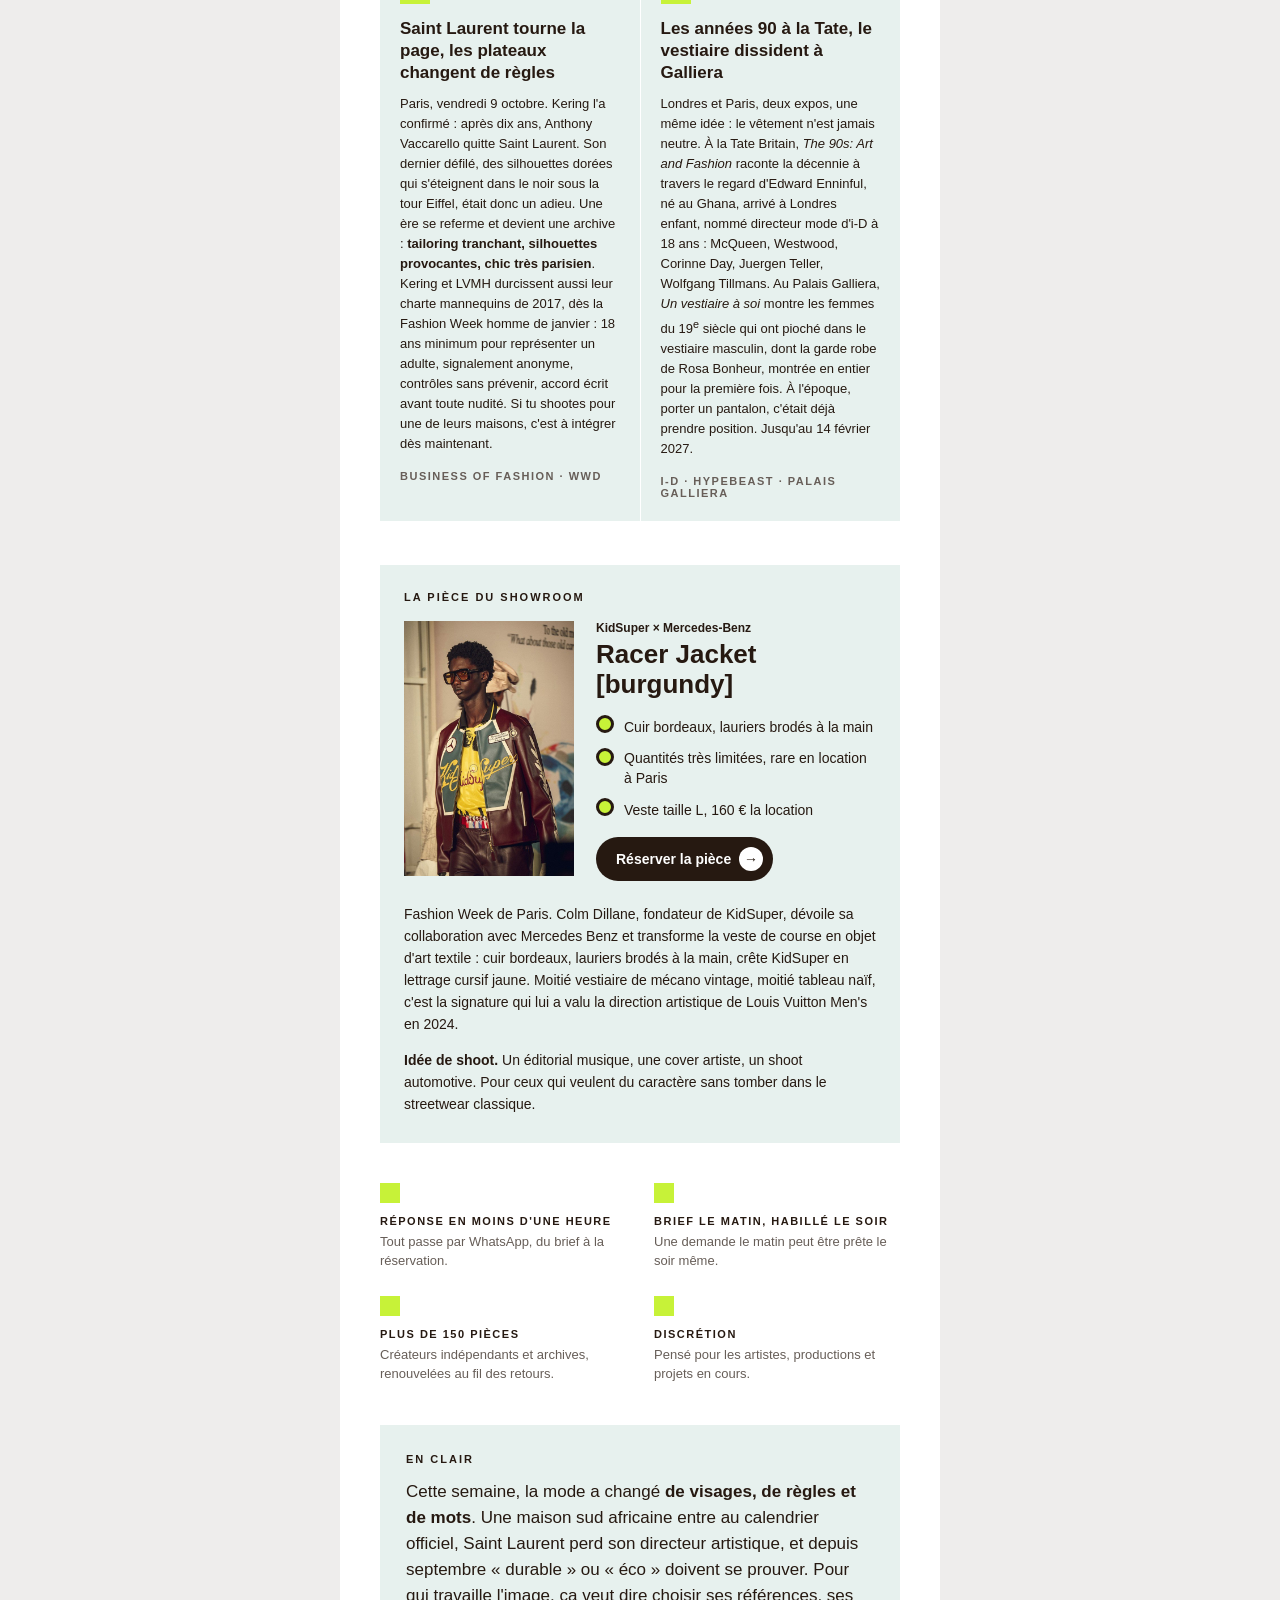
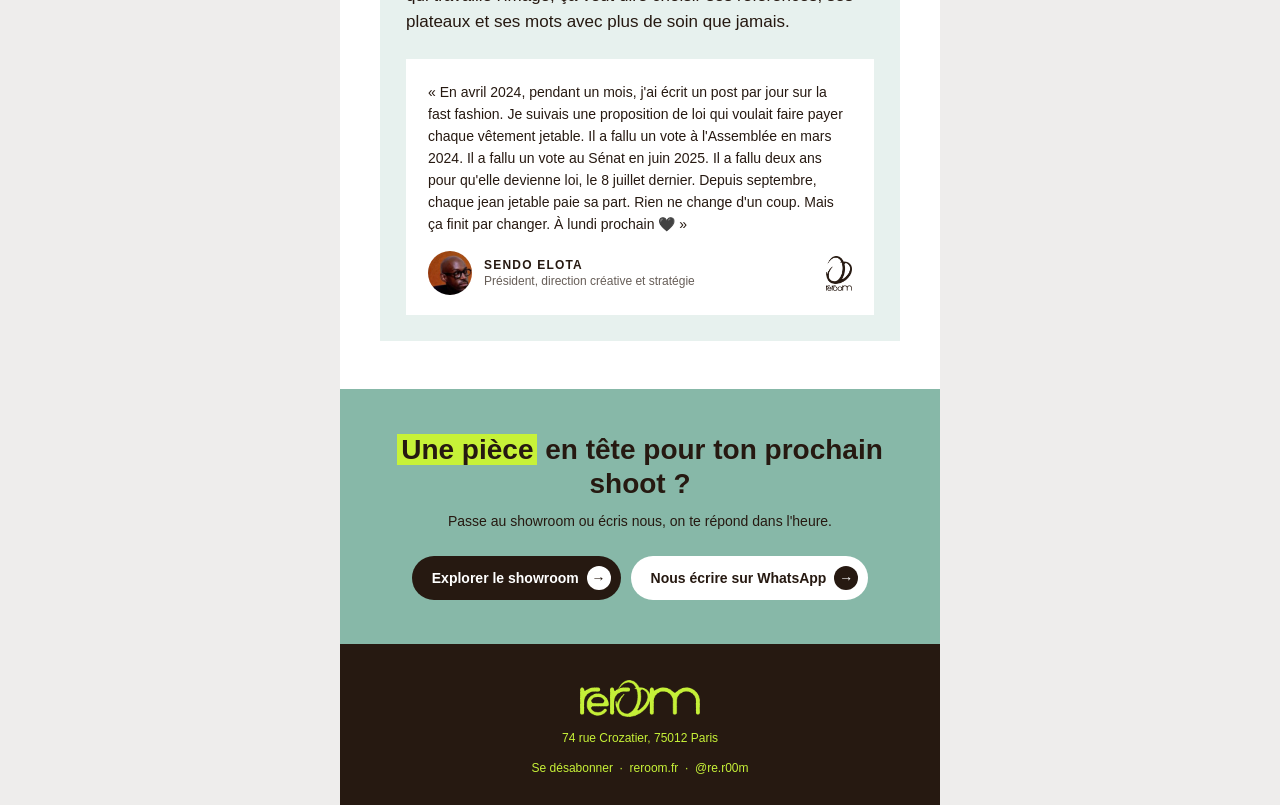
==== commit b7d73570: "Le Mot finit sur l'histoire, pas sur une invitation au showroom La fin vendait le showroom au milieu" ====
--- a/reroom-edit/n01/index.html
+++ b/reroom-edit/n01/index.html
@@ -207,7 +207,7 @@
         <tr><td style="padding:0 26px 26px 26px;">
           <table role="presentation" width="100%" cellpadding="0" cellspacing="0" border="0" style="background:#FFFFFF;">
             <tr><td class="f" style="padding:22px 22px 16px 22px;font-family:'Satoshi','Helvetica Neue',Helvetica,Arial,sans-serif;font-size:14px;line-height:22px;color:#261911;">
-              « En avril 2024, pendant un mois, j'ai écrit un post par jour sur la fast fashion. Je suivais une proposition de loi qui voulait faire payer chaque vêtement jetable. Il a fallu un vote à l'Assemblée en mars 2024. Il a fallu un vote au Sénat en juin 2025. Il a fallu deux ans pour qu'elle devienne loi, le 8 juillet dernier. Depuis septembre, chaque jean jetable paie sa part. Rien ne change d'un coup. Tout change quand on continue de le raconter. Le showroom est ouvert, passe nous voir. »
+              « En avril 2024, pendant un mois, j'ai écrit un post par jour sur la fast fashion. Je suivais une proposition de loi qui voulait faire payer chaque vêtement jetable. Il a fallu un vote à l'Assemblée en mars 2024. Il a fallu un vote au Sénat en juin 2025. Il a fallu deux ans pour qu'elle devienne loi, le 8 juillet dernier. Depuis septembre, chaque jean jetable paie sa part. Rien ne change d'un coup. Mais ça finit par changer. À lundi prochain 🖤 »
             </td></tr>
             <tr><td style="padding:0 22px 20px 22px;">
               <table role="presentation" width="100%" cellpadding="0" cellspacing="0" border="0"><tr>
